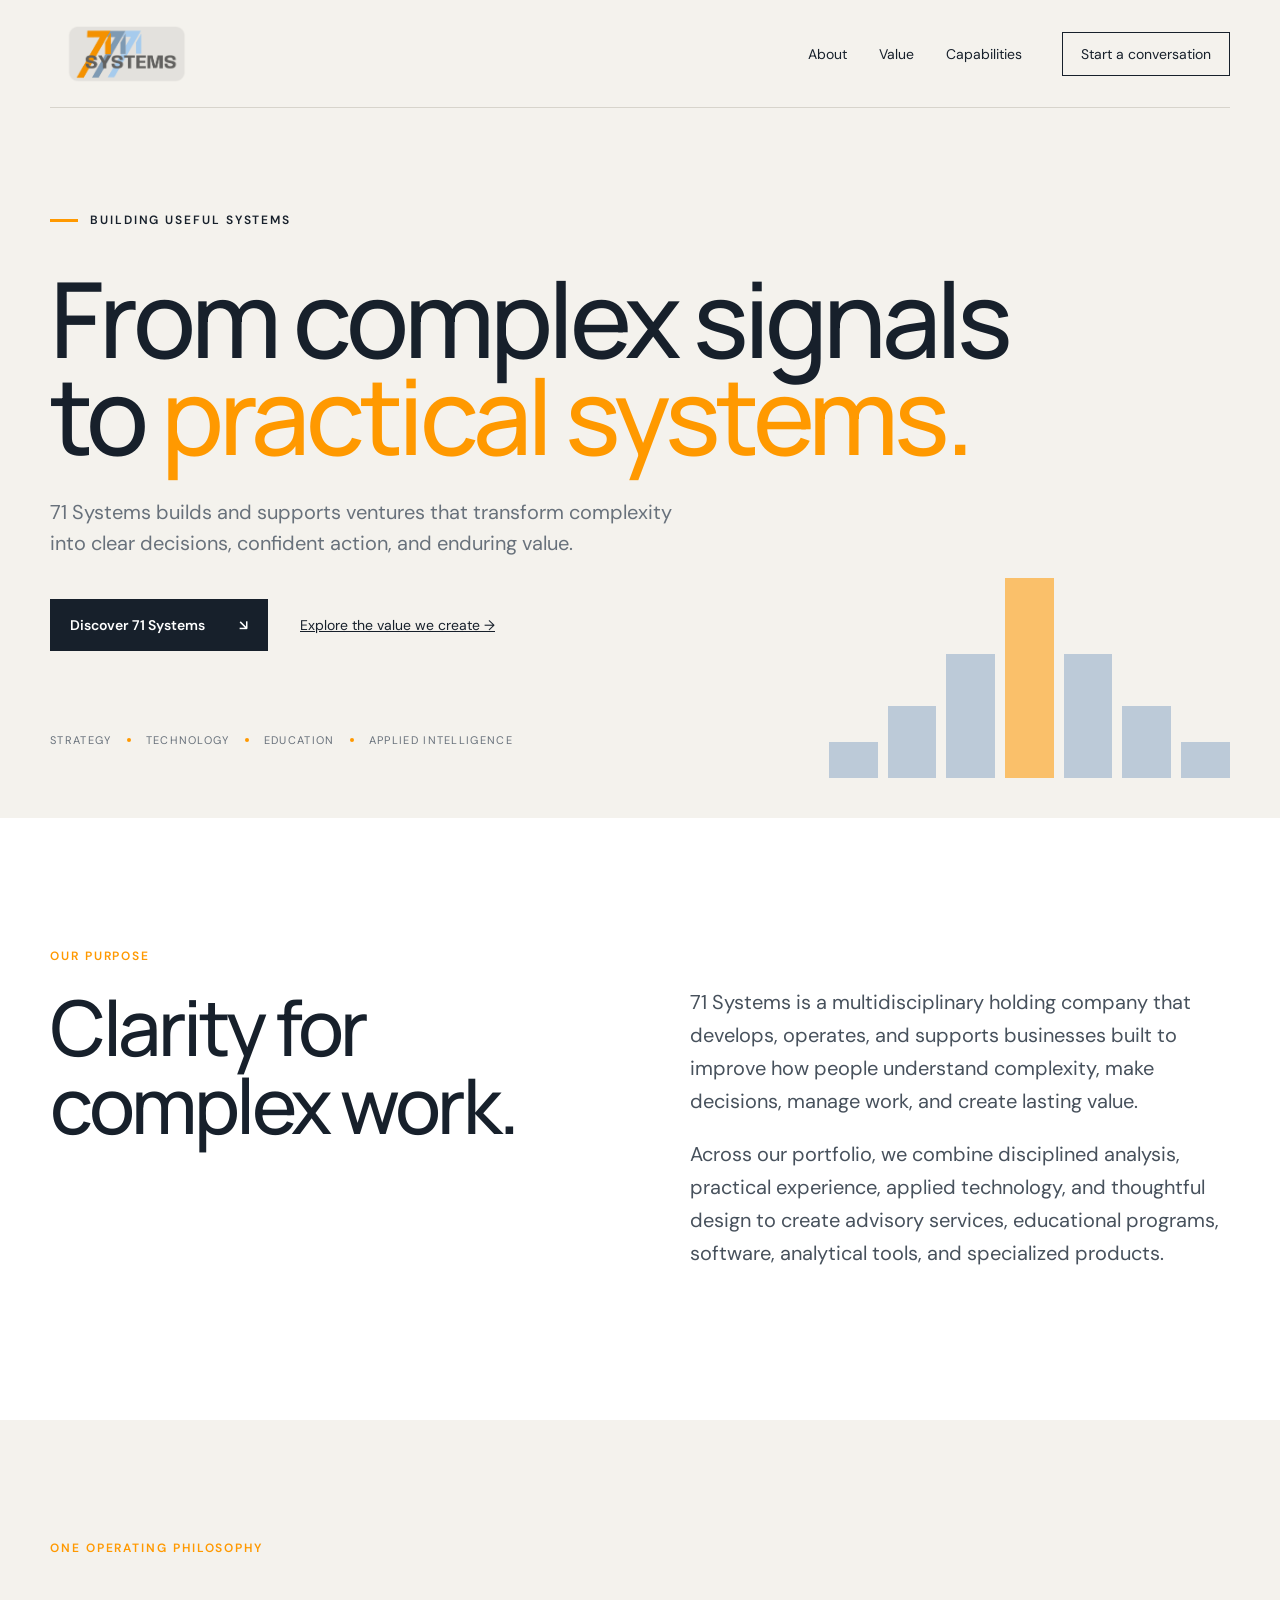
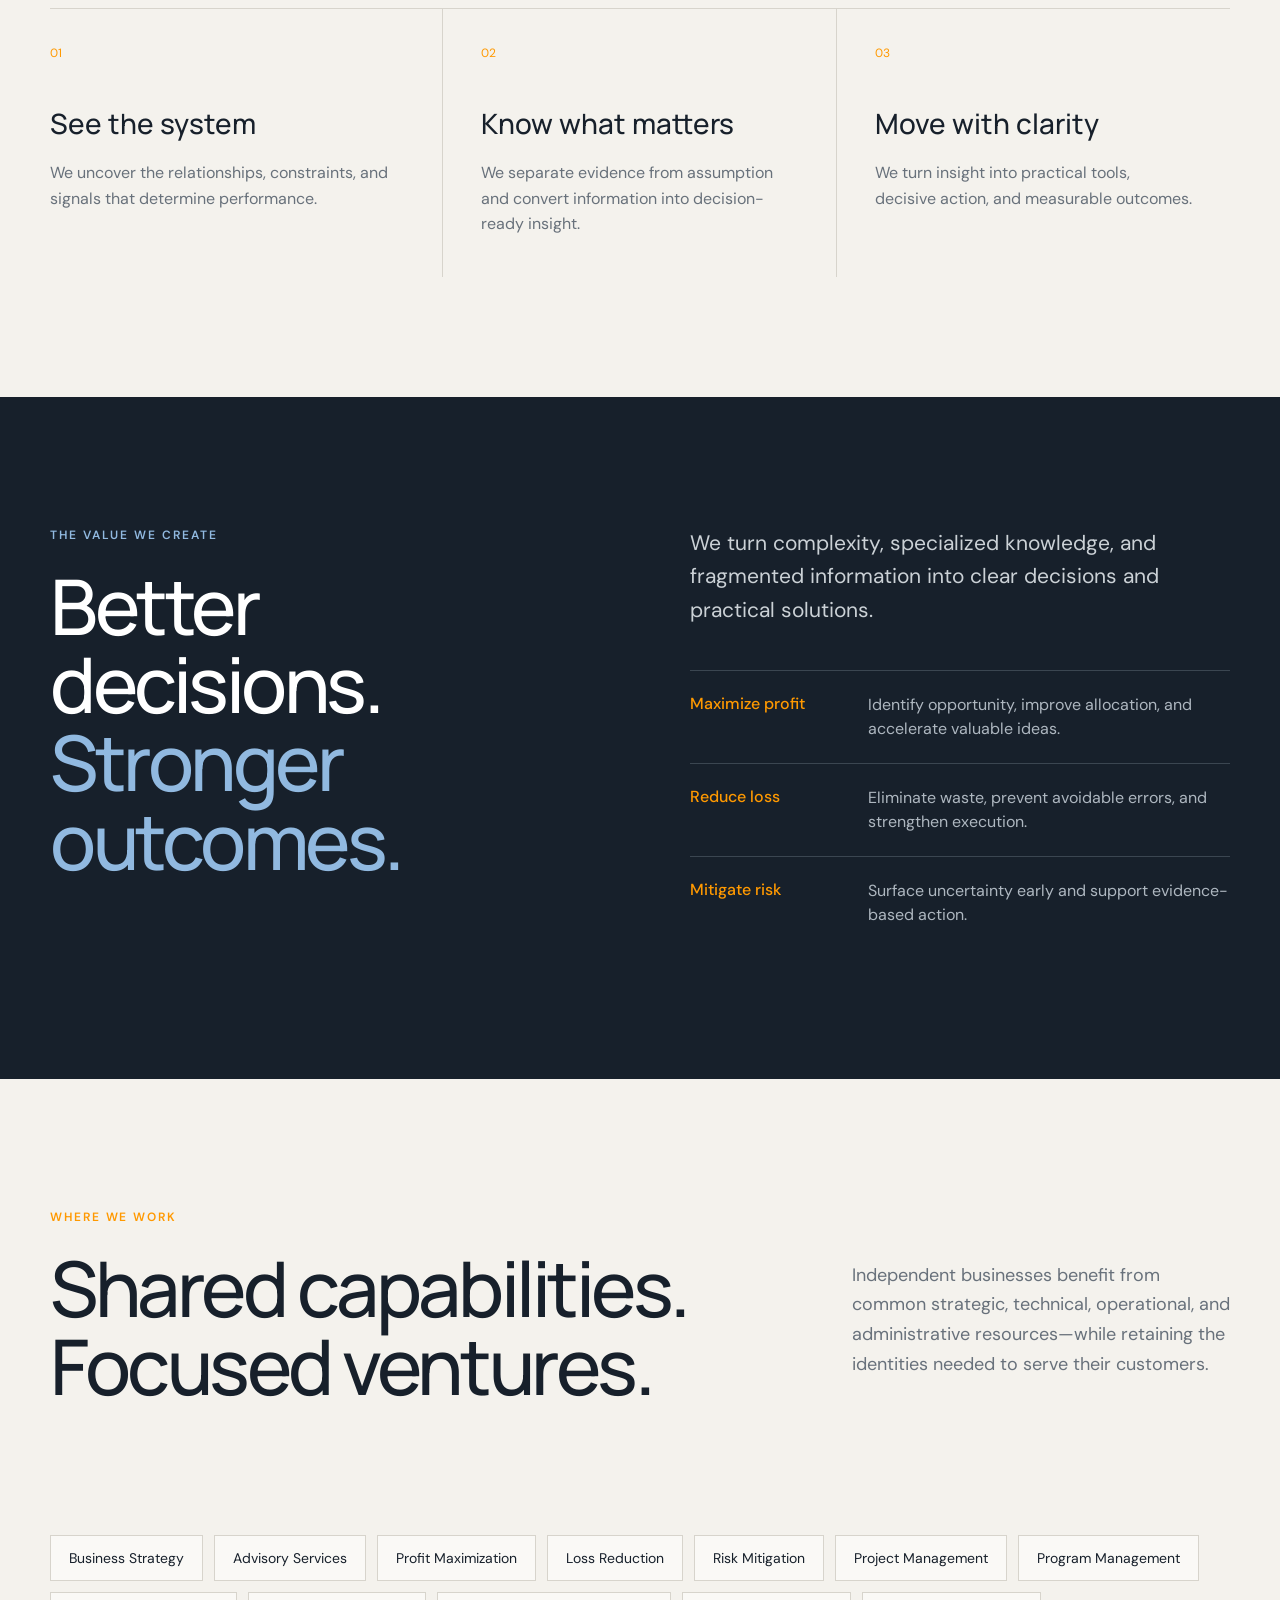
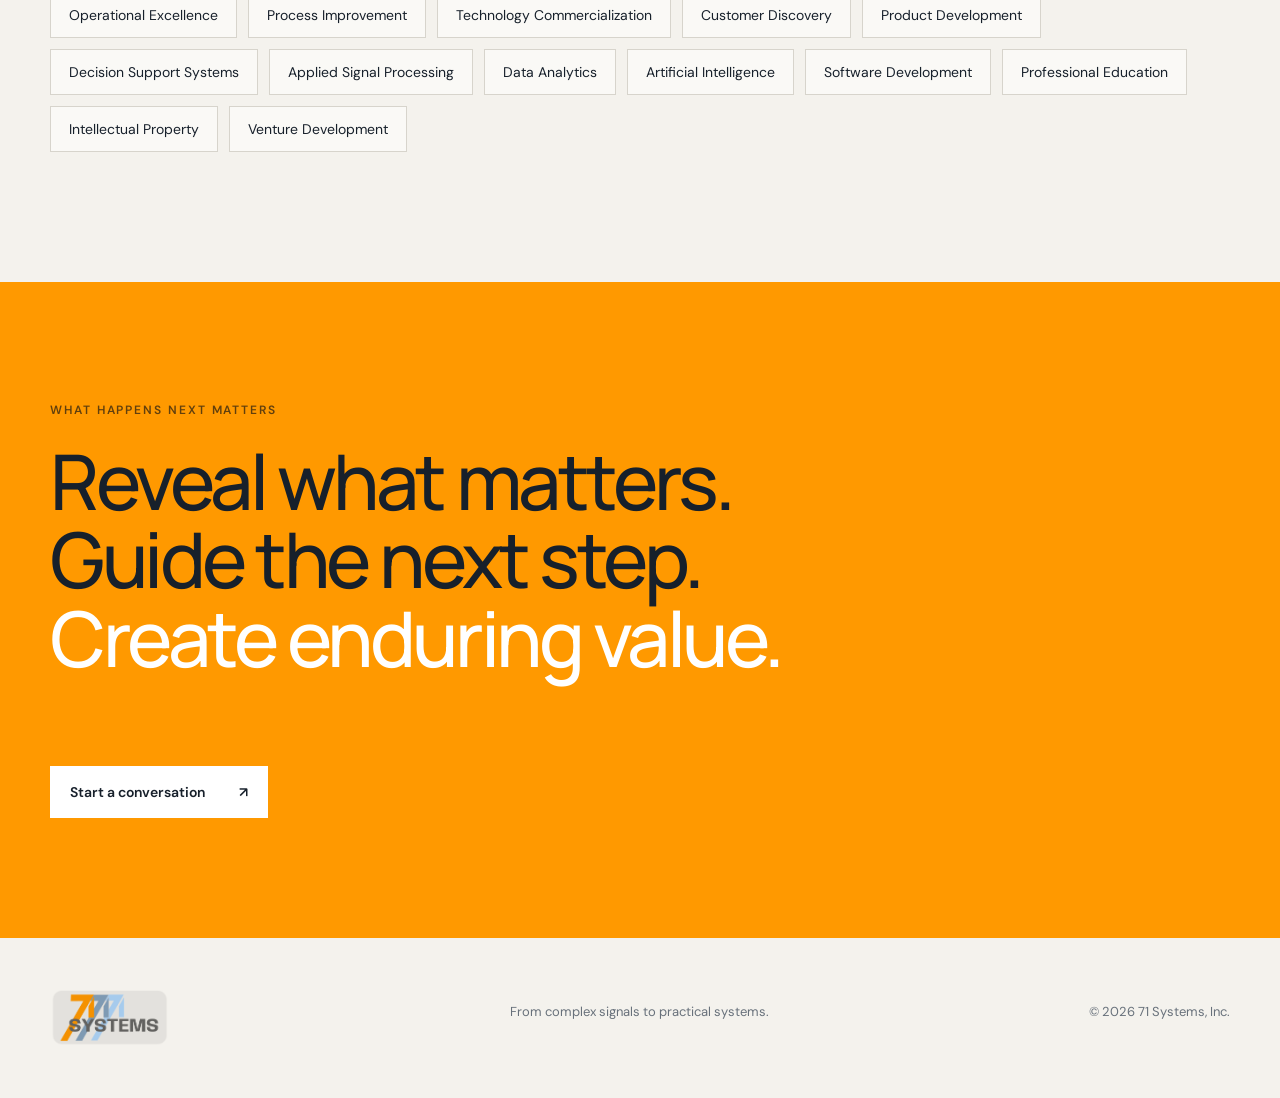
==== index.html @ ef49e61f "Add files via upload" ====
<!doctype html>
<html lang="en"><head><meta charset="utf-8"><meta name="viewport" content="width=device-width,initial-scale=1"><title>71 Systems | From Complex Signals to Practical Systems</title><meta name="description" content="71 Systems builds ventures that transform complexity into clear decisions, confident action, and enduring value."><meta property="og:title" content="71 Systems | From Complex Signals to Practical Systems"><meta property="og:description" content="Building useful systems that reveal what matters, guide the next step, and create enduring value."><meta property="og:image" content="71systems-logo.png"><link rel="icon" href="71systems-logo.png"><link rel="preconnect" href="https://fonts.googleapis.com"><link rel="preconnect" href="https://fonts.gstatic.com" crossorigin><link href="https://fonts.googleapis.com/css2?family=DM+Sans:wght@400;500;600&family=Manrope:wght@400;500;600;700&display=swap" rel="stylesheet"><link rel="stylesheet" href="styles.css"></head>
<body><main>
  <header class="nav shell"><a class="brand" href="#top" aria-label="71 Systems home"><img src="71systems-logo.png" alt="71 Systems"></a><nav aria-label="Primary navigation"><a href="#about">About</a><a href="#value">Value</a><a href="#capabilities">Capabilities</a></nav><a class="navCta" href="mailto:info@71systems.com">Start a conversation</a></header>
  <section class="hero shell" id="top"><div class="eyebrow"><span></span> Building useful systems</div><h1>From complex signals<br>to <em>practical systems.</em></h1><p class="lede">71 Systems builds and supports ventures that transform complexity into clear decisions, confident action, and enduring value.</p><div class="heroActions"><a class="button primary" href="#about">Discover 71 Systems <span>↘</span></a><a class="textLink" href="#value">Explore the value we create →</a></div><div class="heroMeta"><span>Strategy</span><i></i><span>Technology</span><i></i><span>Education</span><i></i><span>Applied Intelligence</span></div><div class="signal" aria-hidden="true"><b></b><b></b><b></b><b></b><b></b><b></b><b></b></div></section>
  <section class="manifesto" id="about"><div class="shell split"><div><p class="sectionLabel">Our purpose</p><h2>Clarity for<br>complex work.</h2></div><div class="bodyCopy"><p>71 Systems is a multidisciplinary holding company that develops, operates, and supports businesses built to improve how people understand complexity, make decisions, manage work, and create lasting value.</p><p>Across our portfolio, we combine disciplined analysis, practical experience, applied technology, and thoughtful design to create advisory services, educational programs, software, analytical tools, and specialized products.</p></div></div></section>
  <section class="philosophy shell"><p class="sectionLabel">One operating philosophy</p><div class="pillarGrid"><article><span>01</span><h3>See the system</h3><p>We uncover the relationships, constraints, and signals that determine performance.</p></article><article><span>02</span><h3>Know what matters</h3><p>We separate evidence from assumption and convert information into decision-ready insight.</p></article><article><span>03</span><h3>Move with clarity</h3><p>We turn insight into practical tools, decisive action, and measurable outcomes.</p></article></div></section>
  <section class="value" id="value"><div class="shell valueGrid"><div><p class="sectionLabel light">The value we create</p><h2>Better decisions.<br><em>Stronger outcomes.</em></h2></div><div class="valueCopy"><p>We turn complexity, specialized knowledge, and fragmented information into clear decisions and practical solutions.</p><ul><li><strong>Maximize profit</strong><span>Identify opportunity, improve allocation, and accelerate valuable ideas.</span></li><li><strong>Reduce loss</strong><span>Eliminate waste, prevent avoidable errors, and strengthen execution.</span></li><li><strong>Mitigate risk</strong><span>Surface uncertainty early and support evidence-based action.</span></li></ul></div></div></section>
  <section class="capabilities shell" id="capabilities"><div class="capHeader"><div><p class="sectionLabel">Where we work</p><h2>Shared capabilities.<br>Focused ventures.</h2></div><p>Independent businesses benefit from common strategic, technical, operational, and administrative resources—while retaining the identities needed to serve their customers.</p></div><div class="tagCloud"><span>Business Strategy</span><span>Advisory Services</span><span>Profit Maximization</span><span>Loss Reduction</span><span>Risk Mitigation</span><span>Project Management</span><span>Program Management</span><span>Operational Excellence</span><span>Process Improvement</span><span>Technology Commercialization</span><span>Customer Discovery</span><span>Product Development</span><span>Decision Support Systems</span><span>Applied Signal Processing</span><span>Data Analytics</span><span>Artificial Intelligence</span><span>Software Development</span><span>Professional Education</span><span>Intellectual Property</span><span>Venture Development</span></div></section>
  <section class="closing"><div class="shell"><p class="sectionLabel light">What happens next matters</p><h2>Reveal what matters.<br>Guide the next step.<br><em>Create enduring value.</em></h2><a class="button lightButton" href="mailto:info@71systems.com">Start a conversation <span>↗</span></a></div></section>
  <footer class="shell"><img src="71systems-logo.png" alt="71 Systems"><p>From complex signals to practical systems.</p><p>© 2026 71 Systems, Inc.</p></footer>
</main></body></html>
---- styles.css ----
:root{--ink:#17202b;--paper:#f4f2ed;--orange:#ff9900;--blue:#8faac7;--line:#d7d4cc;--muted:#68717b}*{box-sizing:border-box}html{scroll-behavior:smooth}body{margin:0;background:var(--paper);color:var(--ink);font-family:"DM Sans",sans-serif}.shell{width:min(1180px,calc(100% - 48px));margin:auto}.nav{height:108px;display:flex;align-items:center;border-bottom:1px solid var(--line);gap:40px}.brand img{display:block;width:154px;height:60px;object-fit:contain;mix-blend-mode:multiply}.nav nav{display:flex;gap:32px;margin-left:auto}.nav a{color:inherit;text-decoration:none;font-size:14px}.nav nav a:hover{color:var(--orange)}.navCta{border:1px solid var(--ink);padding:12px 18px;transition:.2s}.navCta:hover{background:var(--ink);color:#fff}.hero{min-height:710px;padding:104px 0 70px;position:relative;overflow:hidden}.eyebrow,.sectionLabel{text-transform:uppercase;letter-spacing:.16em;font-size:12px;font-weight:600}.eyebrow{display:flex;align-items:center;gap:12px}.eyebrow span{width:28px;height:3px;background:var(--orange)}h1,h2,h3,p{margin-top:0}h1,h2{font-family:Manrope,sans-serif;letter-spacing:-.045em}h1{font-size:clamp(60px,8.2vw,116px);line-height:.92;font-weight:500;margin:42px 0 34px;max-width:1080px}em{font-style:normal;color:var(--orange)}.lede{font-size:20px;line-height:1.55;color:var(--muted);max-width:650px}.heroActions{display:flex;align-items:center;gap:32px;margin-top:40px}.button{display:inline-flex;justify-content:space-between;align-items:center;gap:34px;padding:17px 20px;text-decoration:none;font-weight:600;font-size:14px;transition:.2s}.primary{background:var(--ink);color:#fff}.primary:hover{background:var(--orange);color:var(--ink)}.textLink{font-size:14px;color:var(--ink)}.heroMeta{display:flex;align-items:center;gap:15px;margin-top:82px;text-transform:uppercase;letter-spacing:.12em;font-size:11px;color:var(--muted)}.heroMeta i{width:4px;height:4px;border-radius:50%;background:var(--orange)}.signal{position:absolute;right:0;bottom:40px;width:34%;height:200px;display:flex;gap:10px;align-items:flex-end;opacity:.55}.signal b{flex:1;background:var(--blue)}.signal b:nth-child(1),.signal b:nth-child(7){height:18%}.signal b:nth-child(2),.signal b:nth-child(6){height:36%}.signal b:nth-child(3),.signal b:nth-child(5){height:62%}.signal b:nth-child(4){height:100%;background:var(--orange)}.manifesto{background:#fff;padding:130px 0}.split{display:grid;grid-template-columns:1fr 1fr;gap:100px}.sectionLabel{color:var(--orange);margin-bottom:24px}.manifesto h2,.capabilities h2,.value h2,.closing h2{font-size:clamp(46px,6vw,78px);line-height:1.02;font-weight:500}.bodyCopy{padding-top:38px}.bodyCopy p{font-size:20px;line-height:1.65;color:#47515c}.philosophy{padding:120px 0}.pillarGrid{display:grid;grid-template-columns:repeat(3,1fr);margin-top:52px;border-top:1px solid var(--line)}.pillarGrid article{padding:32px 38px 24px 0;border-right:1px solid var(--line);min-height:230px}.pillarGrid article+article{padding-left:38px}.pillarGrid article:last-child{border-right:0}.pillarGrid span{color:var(--orange);font-size:12px}.pillarGrid h3{font:500 28px Manrope;margin:42px 0 18px}.pillarGrid p{color:var(--muted);line-height:1.6}.value{background:var(--ink);color:#fff;padding:130px 0}.valueGrid{display:grid;grid-template-columns:1fr 1fr;gap:100px}.light{color:#91b9e0}.value h2 em{color:#91b9e0}.valueCopy>p{font-size:21px;line-height:1.6;color:#cbd1d6;margin-bottom:42px}.valueCopy ul{list-style:none;margin:0;padding:0}.valueCopy li{display:grid;grid-template-columns:150px 1fr;gap:28px;padding:22px 0;border-top:1px solid #3b4651}.valueCopy strong{color:var(--orange);font-weight:500}.valueCopy span{color:#aeb7c0;line-height:1.5}.capabilities{padding:130px 0}.capHeader{display:grid;grid-template-columns:1.3fr .7fr;gap:100px}.capHeader>p{font-size:18px;line-height:1.65;color:var(--muted);padding-top:52px}.tagCloud{display:flex;flex-wrap:wrap;gap:11px;margin-top:66px}.tagCloud span{border:1px solid var(--line);padding:13px 18px;background:#faf9f6;font-size:14px;transition:.2s}.tagCloud span:hover{border-color:var(--orange);transform:translateY(-2px)}.closing{background:var(--orange);padding:120px 0}.closing .sectionLabel{color:#62400d}.closing h2{max-width:930px}.closing h2 em{color:#fff}.lightButton{background:#fff;color:var(--ink);margin-top:25px}.lightButton:hover{background:var(--ink);color:#fff}footer{height:160px;display:grid;grid-template-columns:1fr 1fr 1fr;align-items:center;font-size:13px;color:var(--muted)}footer img{width:120px;mix-blend-mode:multiply}footer p:nth-of-type(1){text-align:center}footer p:last-child{text-align:right}
@media(max-width:800px){.shell{width:min(100% - 32px,1180px)}.nav{height:84px}.nav nav{display:none}.navCta{margin-left:auto;font-size:12px;padding:10px}.brand img{width:115px}.hero{padding-top:70px;min-height:650px}.heroActions{align-items:flex-start;flex-direction:column}.heroMeta{flex-wrap:wrap;margin-top:60px}.signal{opacity:.2;width:65%}.split,.valueGrid,.capHeader{grid-template-columns:1fr;gap:30px}.manifesto,.value,.capabilities{padding:85px 0}.bodyCopy{padding-top:0}.pillarGrid{grid-template-columns:1fr}.pillarGrid article,.pillarGrid article+article{border-right:0;border-bottom:1px solid var(--line);padding:30px 0;min-height:0}.pillarGrid h3{margin-top:25px}.valueCopy li{grid-template-columns:1fr;gap:8px}.capHeader>p{padding-top:0}.closing{padding:85px 0}footer{height:auto;padding:45px 0;grid-template-columns:1fr;gap:20px}footer p:nth-of-type(1),footer p:last-child{text-align:left}}
@media(prefers-reduced-motion:reduce){html{scroll-behavior:auto}*{transition:none!important}}
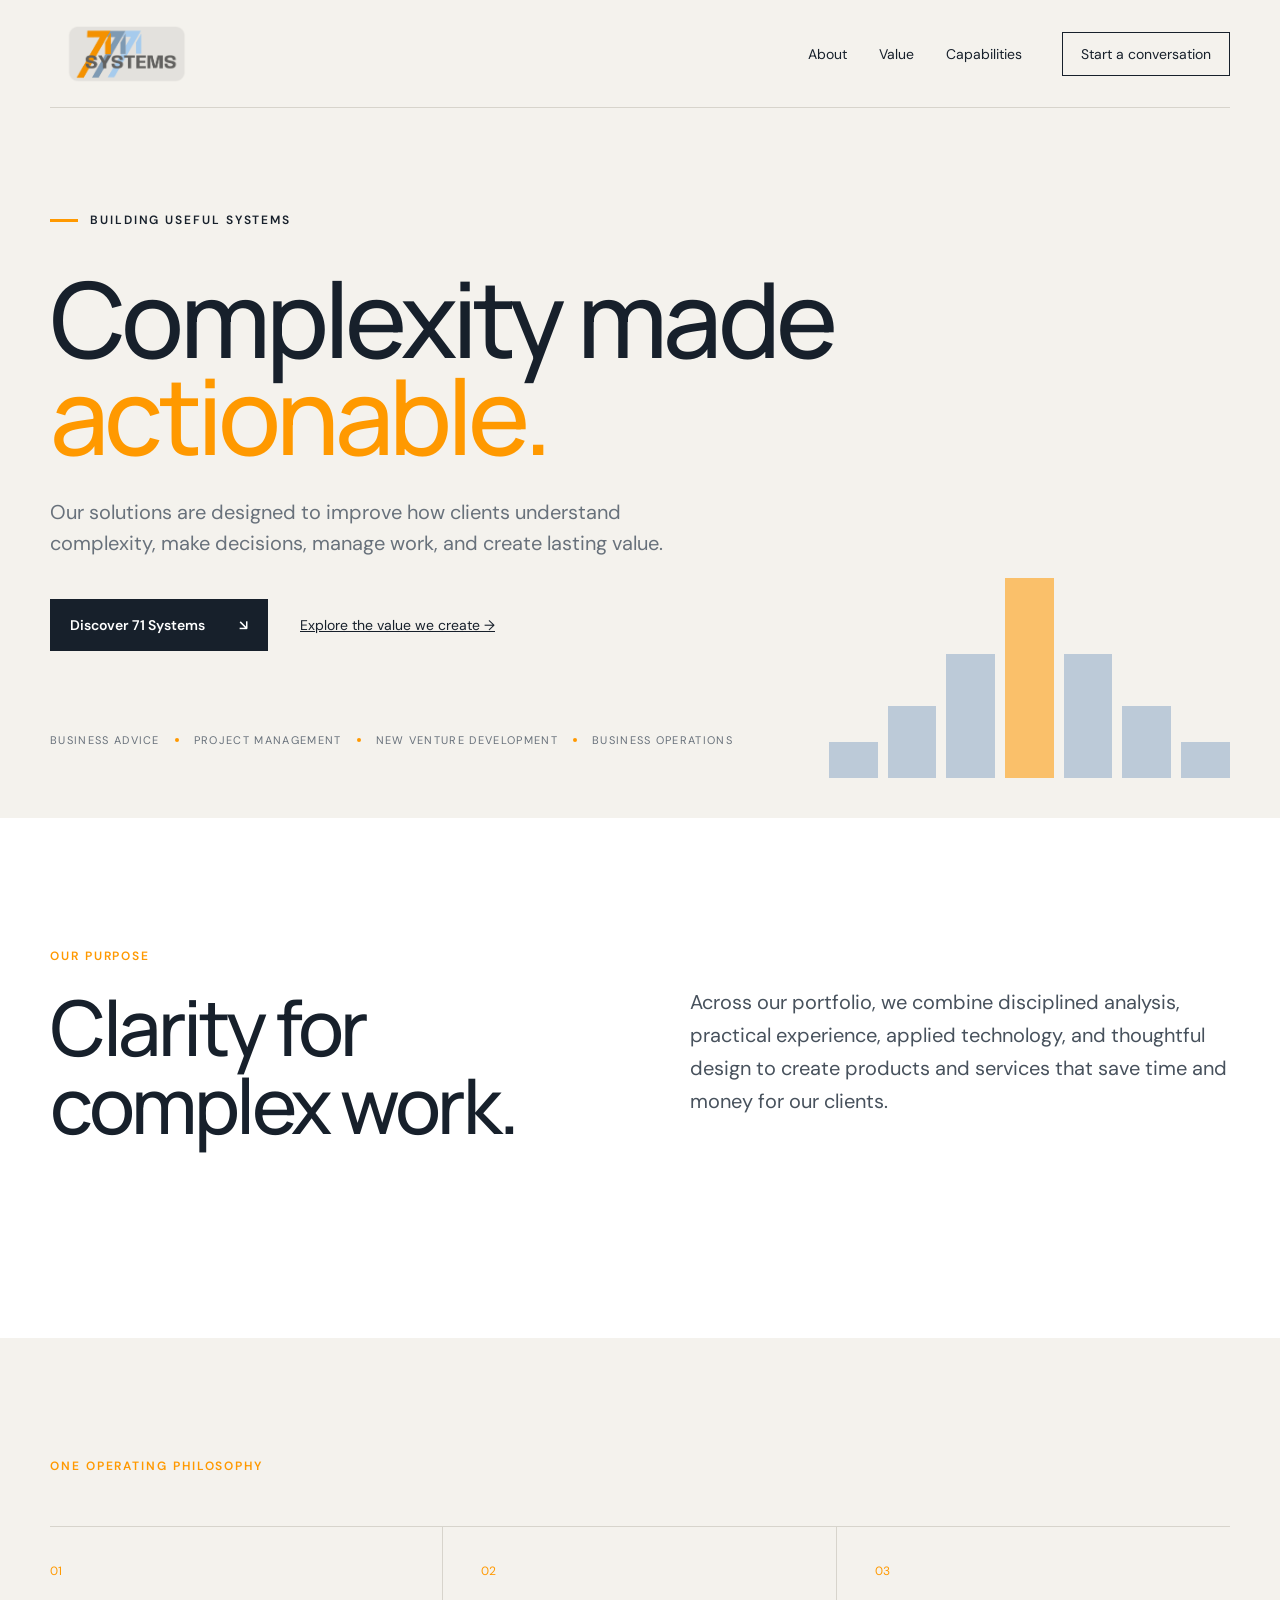
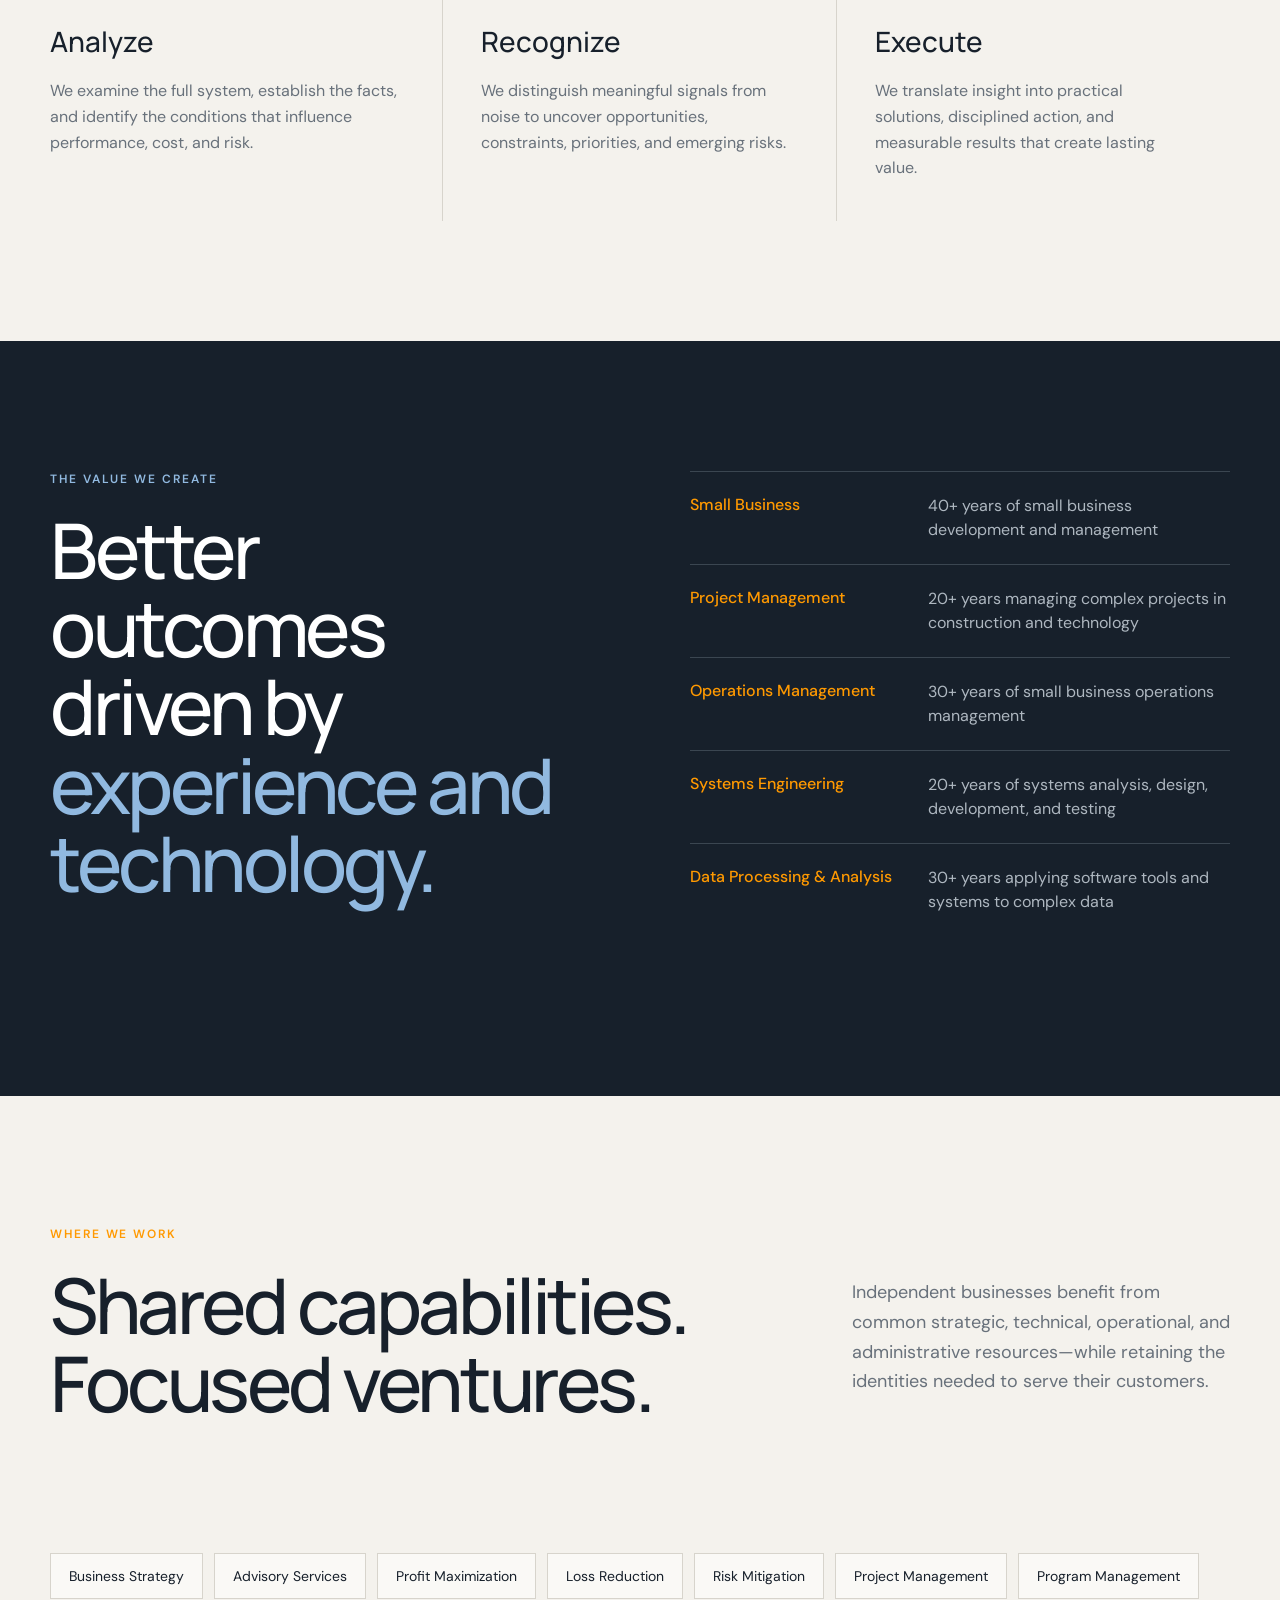
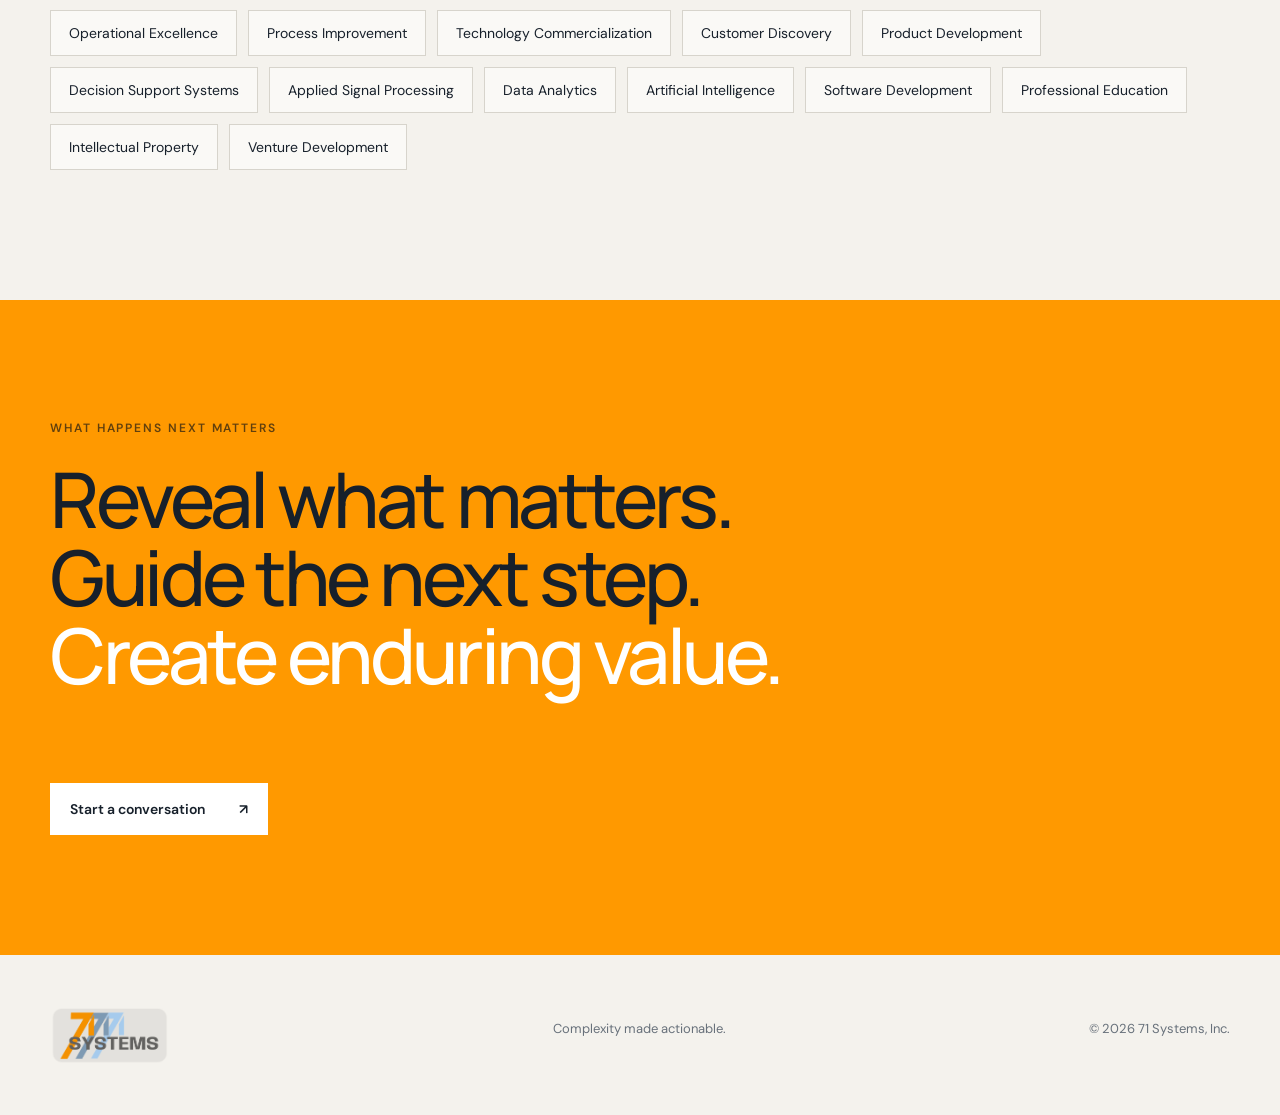
==== commit b33960ce: "Add files via upload update of the website, again" ====
--- a/index.html
+++ b/index.html
@@ -1,12 +1,12 @@
 <!doctype html>
-<html lang="en"><head><meta charset="utf-8"><meta name="viewport" content="width=device-width,initial-scale=1"><title>71 Systems | From Complex Signals to Practical Systems</title><meta name="description" content="71 Systems builds ventures that transform complexity into clear decisions, confident action, and enduring value."><meta property="og:title" content="71 Systems | From Complex Signals to Practical Systems"><meta property="og:description" content="Building useful systems that reveal what matters, guide the next step, and create enduring value."><meta property="og:image" content="71systems-logo.png"><link rel="icon" href="71systems-logo.png"><link rel="preconnect" href="https://fonts.googleapis.com"><link rel="preconnect" href="https://fonts.gstatic.com" crossorigin><link href="https://fonts.googleapis.com/css2?family=DM+Sans:wght@400;500;600&family=Manrope:wght@400;500;600;700&display=swap" rel="stylesheet"><link rel="stylesheet" href="styles.css"></head>
+<html lang="en"><head><meta charset="utf-8"><meta name="viewport" content="width=device-width,initial-scale=1"><title>71 Systems | Complexity Made Actionable</title><meta name="description" content="71 Systems solutions improve how clients understand complexity, make decisions, manage work, and create lasting value."><meta property="og:title" content="71 Systems | Complexity Made Actionable"><meta property="og:description" content="Solutions designed to turn complexity into better decisions, stronger execution, and lasting value."><meta property="og:image" content="71systems-logo.png"><link rel="icon" href="71systems-logo.png"><link rel="preconnect" href="https://fonts.googleapis.com"><link rel="preconnect" href="https://fonts.gstatic.com" crossorigin><link href="https://fonts.googleapis.com/css2?family=DM+Sans:wght@400;500;600&family=Manrope:wght@400;500;600;700&display=swap" rel="stylesheet"><link rel="stylesheet" href="styles.css"></head>
 <body><main>
   <header class="nav shell"><a class="brand" href="#top" aria-label="71 Systems home"><img src="71systems-logo.png" alt="71 Systems"></a><nav aria-label="Primary navigation"><a href="#about">About</a><a href="#value">Value</a><a href="#capabilities">Capabilities</a></nav><a class="navCta" href="mailto:info@71systems.com">Start a conversation</a></header>
-  <section class="hero shell" id="top"><div class="eyebrow"><span></span> Building useful systems</div><h1>From complex signals<br>to <em>practical systems.</em></h1><p class="lede">71 Systems builds and supports ventures that transform complexity into clear decisions, confident action, and enduring value.</p><div class="heroActions"><a class="button primary" href="#about">Discover 71 Systems <span>↘</span></a><a class="textLink" href="#value">Explore the value we create →</a></div><div class="heroMeta"><span>Strategy</span><i></i><span>Technology</span><i></i><span>Education</span><i></i><span>Applied Intelligence</span></div><div class="signal" aria-hidden="true"><b></b><b></b><b></b><b></b><b></b><b></b><b></b></div></section>
-  <section class="manifesto" id="about"><div class="shell split"><div><p class="sectionLabel">Our purpose</p><h2>Clarity for<br>complex work.</h2></div><div class="bodyCopy"><p>71 Systems is a multidisciplinary holding company that develops, operates, and supports businesses built to improve how people understand complexity, make decisions, manage work, and create lasting value.</p><p>Across our portfolio, we combine disciplined analysis, practical experience, applied technology, and thoughtful design to create advisory services, educational programs, software, analytical tools, and specialized products.</p></div></div></section>
-  <section class="philosophy shell"><p class="sectionLabel">One operating philosophy</p><div class="pillarGrid"><article><span>01</span><h3>See the system</h3><p>We uncover the relationships, constraints, and signals that determine performance.</p></article><article><span>02</span><h3>Know what matters</h3><p>We separate evidence from assumption and convert information into decision-ready insight.</p></article><article><span>03</span><h3>Move with clarity</h3><p>We turn insight into practical tools, decisive action, and measurable outcomes.</p></article></div></section>
-  <section class="value" id="value"><div class="shell valueGrid"><div><p class="sectionLabel light">The value we create</p><h2>Better decisions.<br><em>Stronger outcomes.</em></h2></div><div class="valueCopy"><p>We turn complexity, specialized knowledge, and fragmented information into clear decisions and practical solutions.</p><ul><li><strong>Maximize profit</strong><span>Identify opportunity, improve allocation, and accelerate valuable ideas.</span></li><li><strong>Reduce loss</strong><span>Eliminate waste, prevent avoidable errors, and strengthen execution.</span></li><li><strong>Mitigate risk</strong><span>Surface uncertainty early and support evidence-based action.</span></li></ul></div></div></section>
+  <section class="hero shell" id="top"><div class="eyebrow"><span></span> Building useful systems</div><h1>Complexity made<br><em>actionable.</em></h1><p class="lede">Our solutions are designed to improve how clients understand complexity, make decisions, manage work, and create lasting value.</p><div class="heroActions"><a class="button primary" href="#about">Discover 71 Systems <span>↘</span></a><a class="textLink" href="#value">Explore the value we create →</a></div><div class="heroMeta"><span>Business Advice</span><i></i><span>Project Management</span><i></i><span>New Venture Development</span><i></i><span>Business Operations</span></div><div class="signal" aria-hidden="true"><b></b><b></b><b></b><b></b><b></b><b></b><b></b></div></section>
+  <section class="manifesto" id="about"><div class="shell split"><div><p class="sectionLabel">Our purpose</p><h2>Clarity for<br>complex work.</h2></div><div class="bodyCopy"><p>Across our portfolio, we combine disciplined analysis, practical experience, applied technology, and thoughtful design to create products and services that save time and money for our clients.</p></div></div></section>
+  <section class="philosophy shell"><p class="sectionLabel">One operating philosophy</p><div class="pillarGrid"><article><span>01</span><h3>Analyze</h3><p>We examine the full system, establish the facts, and identify the conditions that influence performance, cost, and risk.</p></article><article><span>02</span><h3>Recognize</h3><p>We distinguish meaningful signals from noise to uncover opportunities, constraints, priorities, and emerging risks.</p></article><article><span>03</span><h3>Execute</h3><p>We translate insight into practical solutions, disciplined action, and measurable results that create lasting value.</p></article></div></section>
+  <section class="value" id="value"><div class="shell valueGrid"><div><p class="sectionLabel light">The value we create</p><h2>Better outcomes driven by <em>experience and technology.</em></h2></div><div class="valueCopy"><ul><li><strong>Small Business</strong><span>40+ years of small business development and management</span></li><li><strong>Project Management</strong><span>20+ years managing complex projects in construction and technology</span></li><li><strong>Operations Management</strong><span>30+ years of small business operations management</span></li><li><strong>Systems Engineering</strong><span>20+ years of systems analysis, design, development, and testing</span></li><li><strong>Data Processing &amp; Analysis</strong><span>30+ years applying software tools and systems to complex data</span></li></ul></div></div></section>
   <section class="capabilities shell" id="capabilities"><div class="capHeader"><div><p class="sectionLabel">Where we work</p><h2>Shared capabilities.<br>Focused ventures.</h2></div><p>Independent businesses benefit from common strategic, technical, operational, and administrative resources—while retaining the identities needed to serve their customers.</p></div><div class="tagCloud"><span>Business Strategy</span><span>Advisory Services</span><span>Profit Maximization</span><span>Loss Reduction</span><span>Risk Mitigation</span><span>Project Management</span><span>Program Management</span><span>Operational Excellence</span><span>Process Improvement</span><span>Technology Commercialization</span><span>Customer Discovery</span><span>Product Development</span><span>Decision Support Systems</span><span>Applied Signal Processing</span><span>Data Analytics</span><span>Artificial Intelligence</span><span>Software Development</span><span>Professional Education</span><span>Intellectual Property</span><span>Venture Development</span></div></section>
   <section class="closing"><div class="shell"><p class="sectionLabel light">What happens next matters</p><h2>Reveal what matters.<br>Guide the next step.<br><em>Create enduring value.</em></h2><a class="button lightButton" href="mailto:info@71systems.com">Start a conversation <span>↗</span></a></div></section>
-  <footer class="shell"><img src="71systems-logo.png" alt="71 Systems"><p>From complex signals to practical systems.</p><p>© 2026 71 Systems, Inc.</p></footer>
+  <footer class="shell"><img src="71systems-logo.png" alt="71 Systems"><p>Complexity made actionable.</p><p>© 2026 71 Systems, Inc.</p></footer>
 </main></body></html>
--- a/styles.css
+++ b/styles.css
@@ -1,3 +1,4 @@
 :root{--ink:#17202b;--paper:#f4f2ed;--orange:#ff9900;--blue:#8faac7;--line:#d7d4cc;--muted:#68717b}*{box-sizing:border-box}html{scroll-behavior:smooth}body{margin:0;background:var(--paper);color:var(--ink);font-family:"DM Sans",sans-serif}.shell{width:min(1180px,calc(100% - 48px));margin:auto}.nav{height:108px;display:flex;align-items:center;border-bottom:1px solid var(--line);gap:40px}.brand img{display:block;width:154px;height:60px;object-fit:contain;mix-blend-mode:multiply}.nav nav{display:flex;gap:32px;margin-left:auto}.nav a{color:inherit;text-decoration:none;font-size:14px}.nav nav a:hover{color:var(--orange)}.navCta{border:1px solid var(--ink);padding:12px 18px;transition:.2s}.navCta:hover{background:var(--ink);color:#fff}.hero{min-height:710px;padding:104px 0 70px;position:relative;overflow:hidden}.eyebrow,.sectionLabel{text-transform:uppercase;letter-spacing:.16em;font-size:12px;font-weight:600}.eyebrow{display:flex;align-items:center;gap:12px}.eyebrow span{width:28px;height:3px;background:var(--orange)}h1,h2,h3,p{margin-top:0}h1,h2{font-family:Manrope,sans-serif;letter-spacing:-.045em}h1{font-size:clamp(60px,8.2vw,116px);line-height:.92;font-weight:500;margin:42px 0 34px;max-width:1080px}em{font-style:normal;color:var(--orange)}.lede{font-size:20px;line-height:1.55;color:var(--muted);max-width:650px}.heroActions{display:flex;align-items:center;gap:32px;margin-top:40px}.button{display:inline-flex;justify-content:space-between;align-items:center;gap:34px;padding:17px 20px;text-decoration:none;font-weight:600;font-size:14px;transition:.2s}.primary{background:var(--ink);color:#fff}.primary:hover{background:var(--orange);color:var(--ink)}.textLink{font-size:14px;color:var(--ink)}.heroMeta{display:flex;align-items:center;gap:15px;margin-top:82px;text-transform:uppercase;letter-spacing:.12em;font-size:11px;color:var(--muted)}.heroMeta i{width:4px;height:4px;border-radius:50%;background:var(--orange)}.signal{position:absolute;right:0;bottom:40px;width:34%;height:200px;display:flex;gap:10px;align-items:flex-end;opacity:.55}.signal b{flex:1;background:var(--blue)}.signal b:nth-child(1),.signal b:nth-child(7){height:18%}.signal b:nth-child(2),.signal b:nth-child(6){height:36%}.signal b:nth-child(3),.signal b:nth-child(5){height:62%}.signal b:nth-child(4){height:100%;background:var(--orange)}.manifesto{background:#fff;padding:130px 0}.split{display:grid;grid-template-columns:1fr 1fr;gap:100px}.sectionLabel{color:var(--orange);margin-bottom:24px}.manifesto h2,.capabilities h2,.value h2,.closing h2{font-size:clamp(46px,6vw,78px);line-height:1.02;font-weight:500}.bodyCopy{padding-top:38px}.bodyCopy p{font-size:20px;line-height:1.65;color:#47515c}.philosophy{padding:120px 0}.pillarGrid{display:grid;grid-template-columns:repeat(3,1fr);margin-top:52px;border-top:1px solid var(--line)}.pillarGrid article{padding:32px 38px 24px 0;border-right:1px solid var(--line);min-height:230px}.pillarGrid article+article{padding-left:38px}.pillarGrid article:last-child{border-right:0}.pillarGrid span{color:var(--orange);font-size:12px}.pillarGrid h3{font:500 28px Manrope;margin:42px 0 18px}.pillarGrid p{color:var(--muted);line-height:1.6}.value{background:var(--ink);color:#fff;padding:130px 0}.valueGrid{display:grid;grid-template-columns:1fr 1fr;gap:100px}.light{color:#91b9e0}.value h2 em{color:#91b9e0}.valueCopy>p{font-size:21px;line-height:1.6;color:#cbd1d6;margin-bottom:42px}.valueCopy ul{list-style:none;margin:0;padding:0}.valueCopy li{display:grid;grid-template-columns:150px 1fr;gap:28px;padding:22px 0;border-top:1px solid #3b4651}.valueCopy strong{color:var(--orange);font-weight:500}.valueCopy span{color:#aeb7c0;line-height:1.5}.capabilities{padding:130px 0}.capHeader{display:grid;grid-template-columns:1.3fr .7fr;gap:100px}.capHeader>p{font-size:18px;line-height:1.65;color:var(--muted);padding-top:52px}.tagCloud{display:flex;flex-wrap:wrap;gap:11px;margin-top:66px}.tagCloud span{border:1px solid var(--line);padding:13px 18px;background:#faf9f6;font-size:14px;transition:.2s}.tagCloud span:hover{border-color:var(--orange);transform:translateY(-2px)}.closing{background:var(--orange);padding:120px 0}.closing .sectionLabel{color:#62400d}.closing h2{max-width:930px}.closing h2 em{color:#fff}.lightButton{background:#fff;color:var(--ink);margin-top:25px}.lightButton:hover{background:var(--ink);color:#fff}footer{height:160px;display:grid;grid-template-columns:1fr 1fr 1fr;align-items:center;font-size:13px;color:var(--muted)}footer img{width:120px;mix-blend-mode:multiply}footer p:nth-of-type(1){text-align:center}footer p:last-child{text-align:right}
 @media(max-width:800px){.shell{width:min(100% - 32px,1180px)}.nav{height:84px}.nav nav{display:none}.navCta{margin-left:auto;font-size:12px;padding:10px}.brand img{width:115px}.hero{padding-top:70px;min-height:650px}.heroActions{align-items:flex-start;flex-direction:column}.heroMeta{flex-wrap:wrap;margin-top:60px}.signal{opacity:.2;width:65%}.split,.valueGrid,.capHeader{grid-template-columns:1fr;gap:30px}.manifesto,.value,.capabilities{padding:85px 0}.bodyCopy{padding-top:0}.pillarGrid{grid-template-columns:1fr}.pillarGrid article,.pillarGrid article+article{border-right:0;border-bottom:1px solid var(--line);padding:30px 0;min-height:0}.pillarGrid h3{margin-top:25px}.valueCopy li{grid-template-columns:1fr;gap:8px}.capHeader>p{padding-top:0}.closing{padding:85px 0}footer{height:auto;padding:45px 0;grid-template-columns:1fr;gap:20px}footer p:nth-of-type(1),footer p:last-child{text-align:left}}
 @media(prefers-reduced-motion:reduce){html{scroll-behavior:auto}*{transition:none!important}}
+@media(min-width:801px){.valueCopy li{grid-template-columns:210px 1fr}}
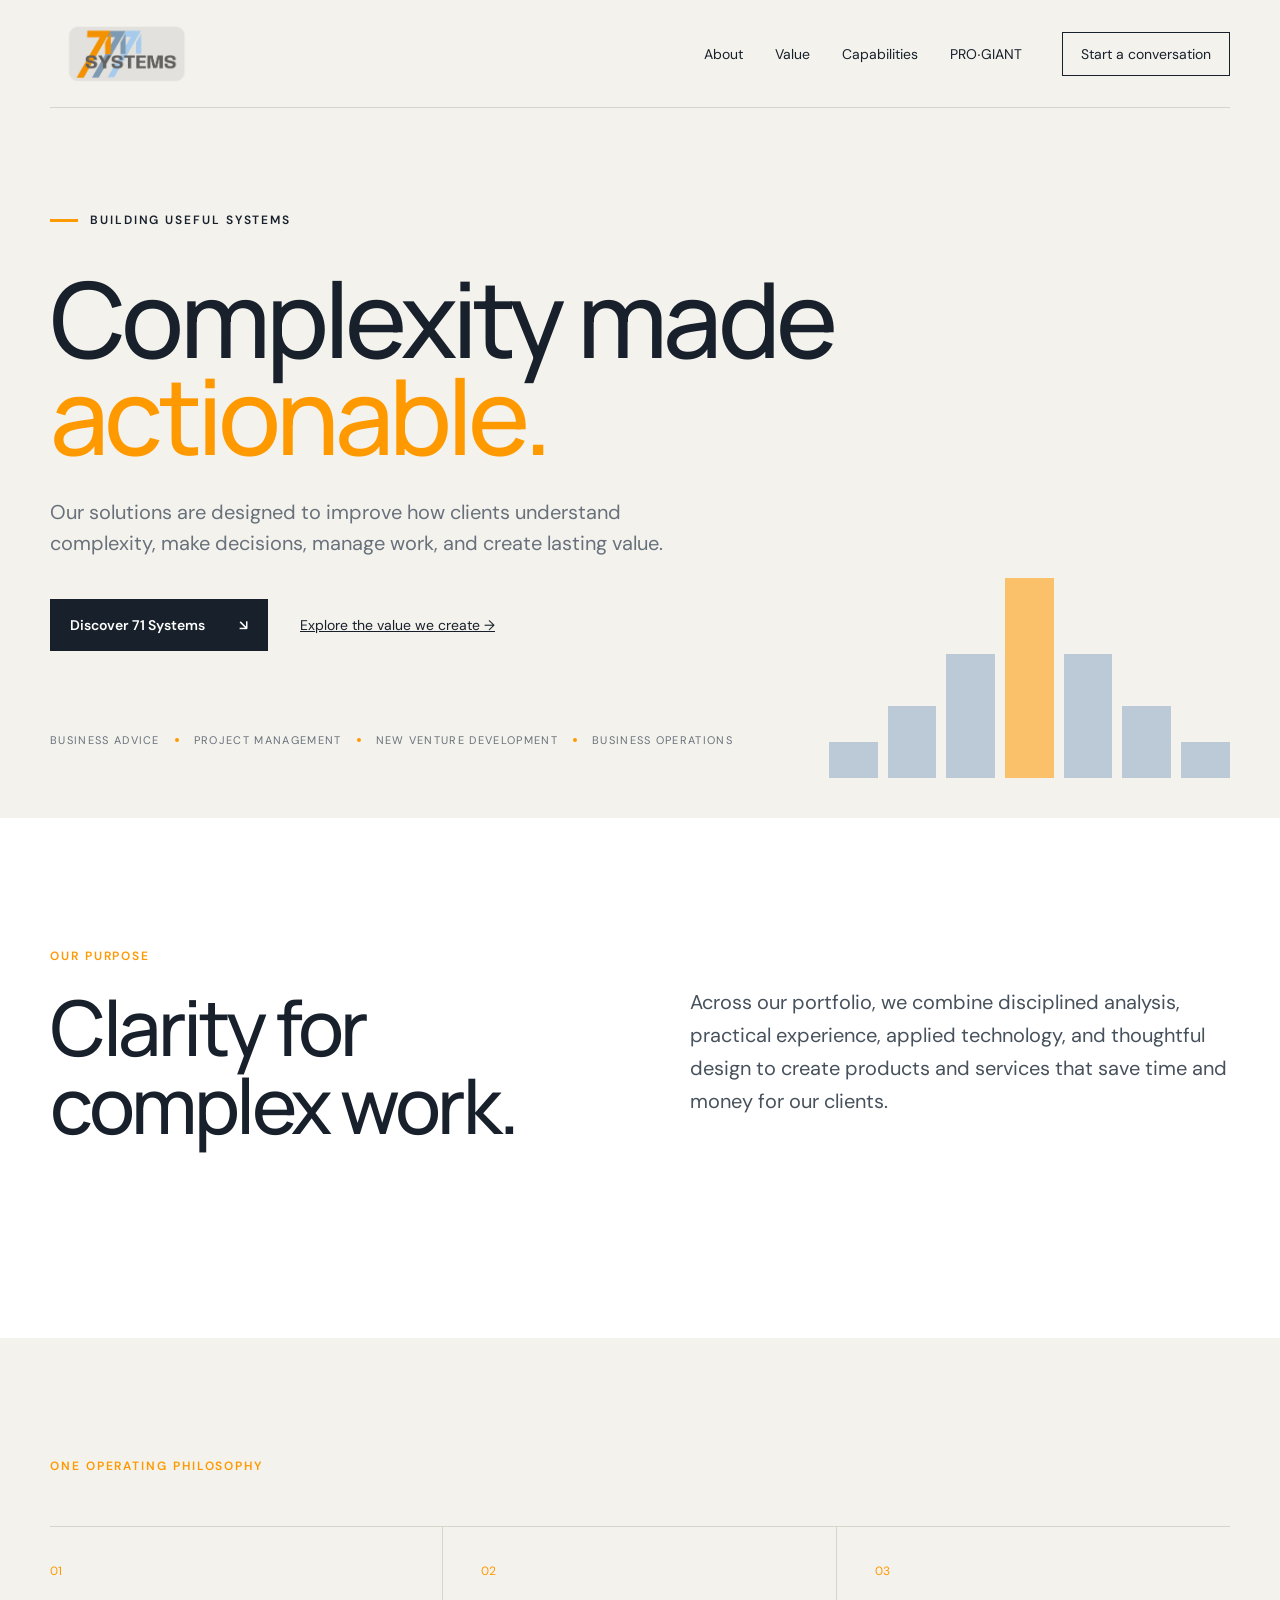
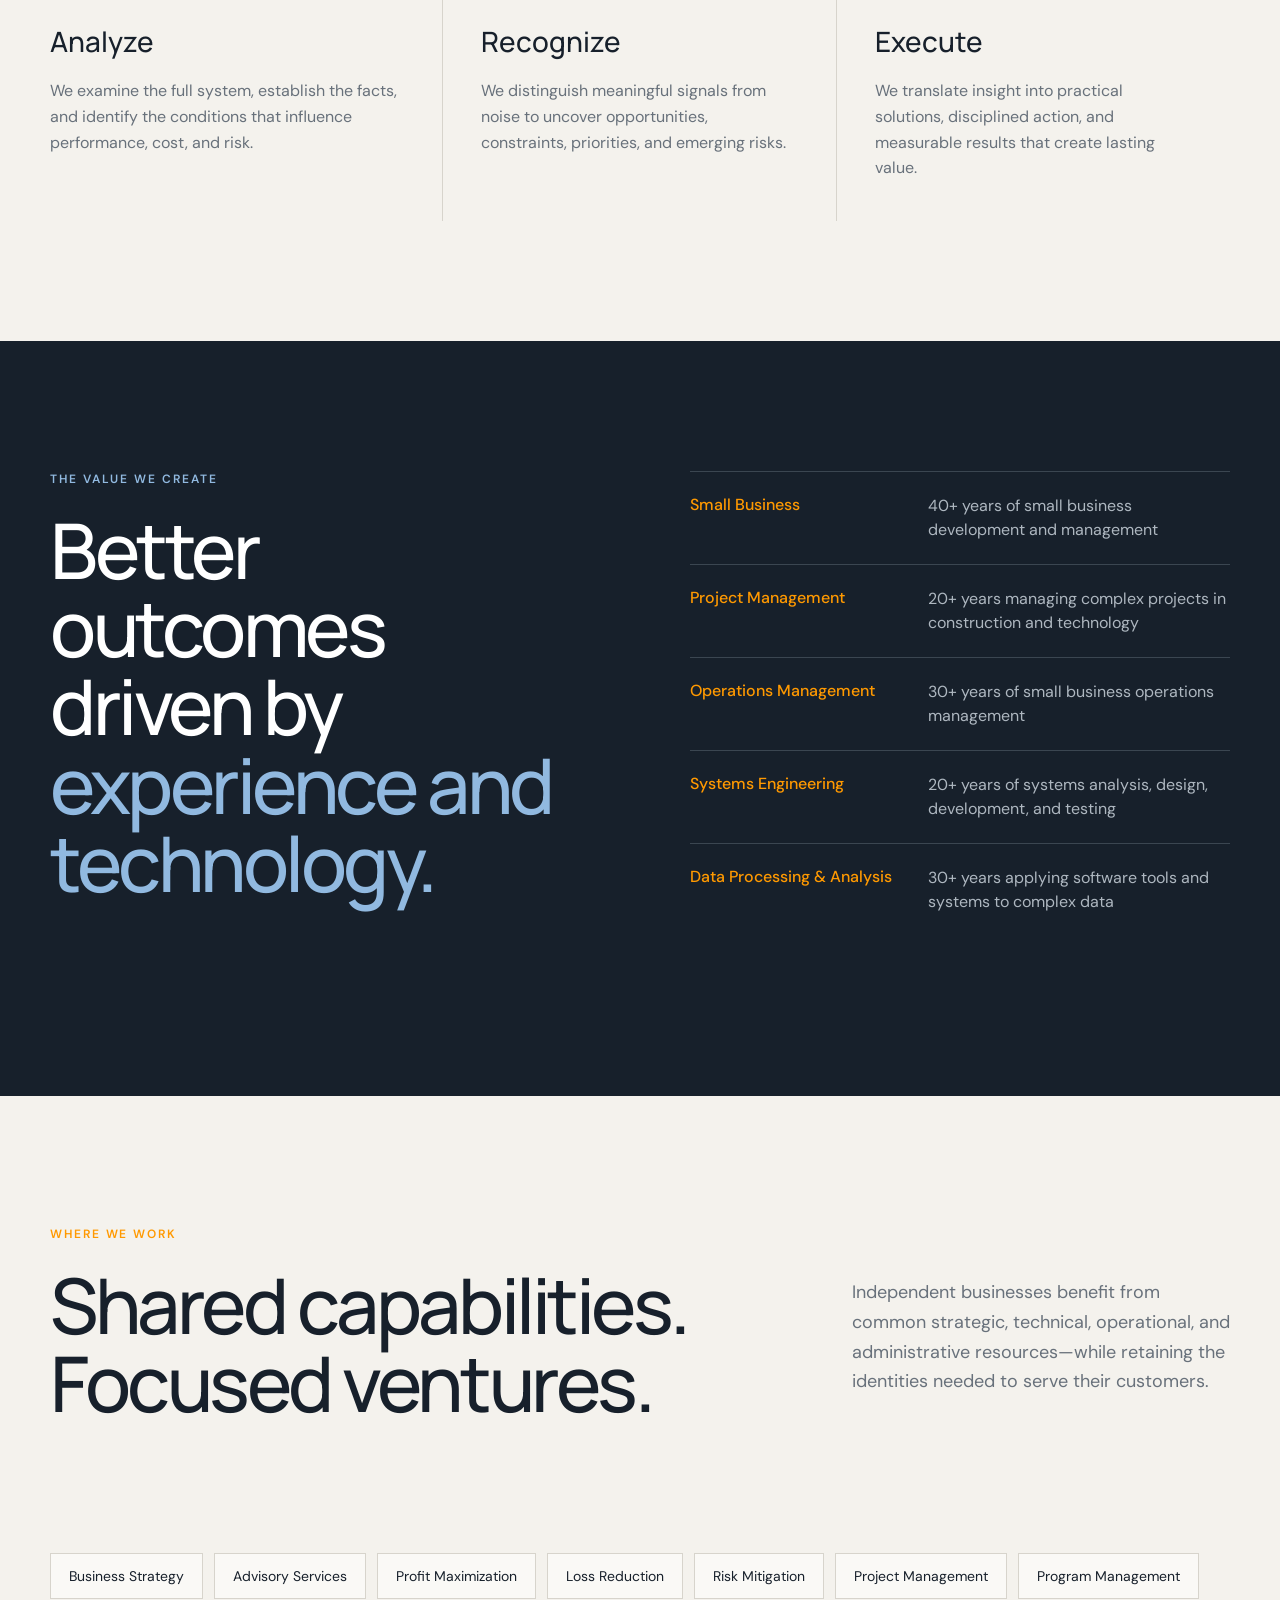
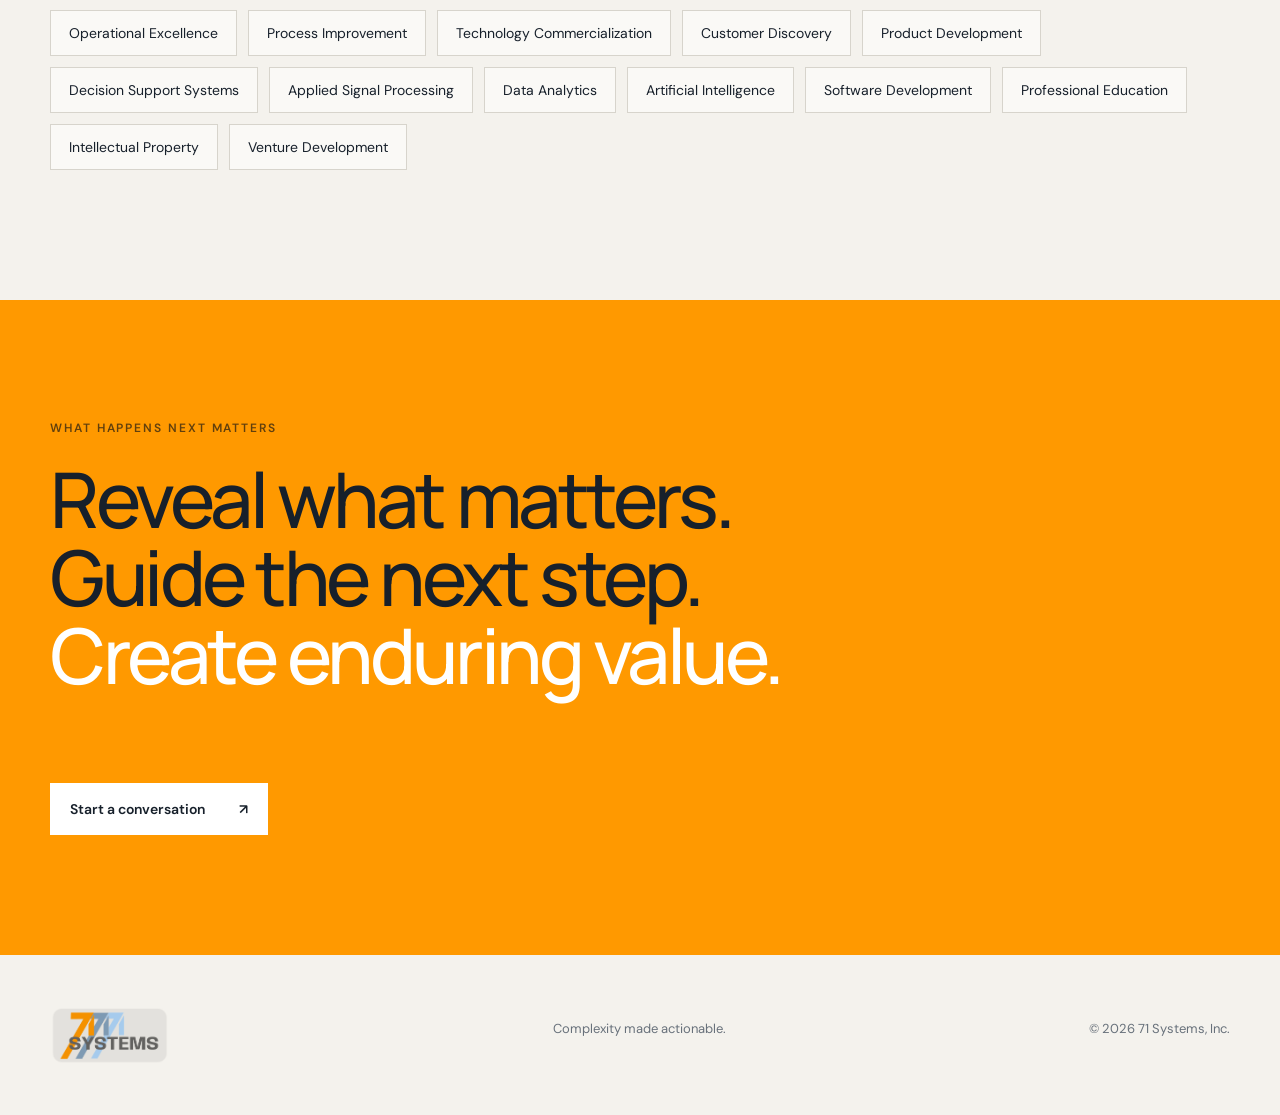
==== commit 11fccf3c: "Add PRO8GIANT site navigation" ====
--- a/index.html
+++ b/index.html
@@ -1,7 +1,7 @@
 <!doctype html>
 <html lang="en"><head><meta charset="utf-8"><meta name="viewport" content="width=device-width,initial-scale=1"><title>71 Systems | Complexity Made Actionable</title><meta name="description" content="71 Systems solutions improve how clients understand complexity, make decisions, manage work, and create lasting value."><meta property="og:title" content="71 Systems | Complexity Made Actionable"><meta property="og:description" content="Solutions designed to turn complexity into better decisions, stronger execution, and lasting value."><meta property="og:image" content="71systems-logo.png"><link rel="icon" href="71systems-logo.png"><link rel="preconnect" href="https://fonts.googleapis.com"><link rel="preconnect" href="https://fonts.gstatic.com" crossorigin><link href="https://fonts.googleapis.com/css2?family=DM+Sans:wght@400;500;600&family=Manrope:wght@400;500;600;700&display=swap" rel="stylesheet"><link rel="stylesheet" href="styles.css"></head>
 <body><main>
-  <header class="nav shell"><a class="brand" href="#top" aria-label="71 Systems home"><img src="71systems-logo.png" alt="71 Systems"></a><nav aria-label="Primary navigation"><a href="#about">About</a><a href="#value">Value</a><a href="#capabilities">Capabilities</a></nav><a class="navCta" href="mailto:info@71systems.com">Start a conversation</a></header>
+  <header class="nav shell"><a class="brand" href="#top" aria-label="71 Systems home"><img src="71systems-logo.png" alt="71 Systems"></a><nav aria-label="Primary navigation"><a href="#about">About</a><a href="#value">Value</a><a href="#capabilities">Capabilities</a><a href="progiant/">PRO∙GIANT</a></nav><a class="navCta" href="mailto:info@71systems.com">Start a conversation</a></header>
   <section class="hero shell" id="top"><div class="eyebrow"><span></span> Building useful systems</div><h1>Complexity made<br><em>actionable.</em></h1><p class="lede">Our solutions are designed to improve how clients understand complexity, make decisions, manage work, and create lasting value.</p><div class="heroActions"><a class="button primary" href="#about">Discover 71 Systems <span>↘</span></a><a class="textLink" href="#value">Explore the value we create →</a></div><div class="heroMeta"><span>Business Advice</span><i></i><span>Project Management</span><i></i><span>New Venture Development</span><i></i><span>Business Operations</span></div><div class="signal" aria-hidden="true"><b></b><b></b><b></b><b></b><b></b><b></b><b></b></div></section>
   <section class="manifesto" id="about"><div class="shell split"><div><p class="sectionLabel">Our purpose</p><h2>Clarity for<br>complex work.</h2></div><div class="bodyCopy"><p>Across our portfolio, we combine disciplined analysis, practical experience, applied technology, and thoughtful design to create products and services that save time and money for our clients.</p></div></div></section>
   <section class="philosophy shell"><p class="sectionLabel">One operating philosophy</p><div class="pillarGrid"><article><span>01</span><h3>Analyze</h3><p>We examine the full system, establish the facts, and identify the conditions that influence performance, cost, and risk.</p></article><article><span>02</span><h3>Recognize</h3><p>We distinguish meaningful signals from noise to uncover opportunities, constraints, priorities, and emerging risks.</p></article><article><span>03</span><h3>Execute</h3><p>We translate insight into practical solutions, disciplined action, and measurable results that create lasting value.</p></article></div></section>
